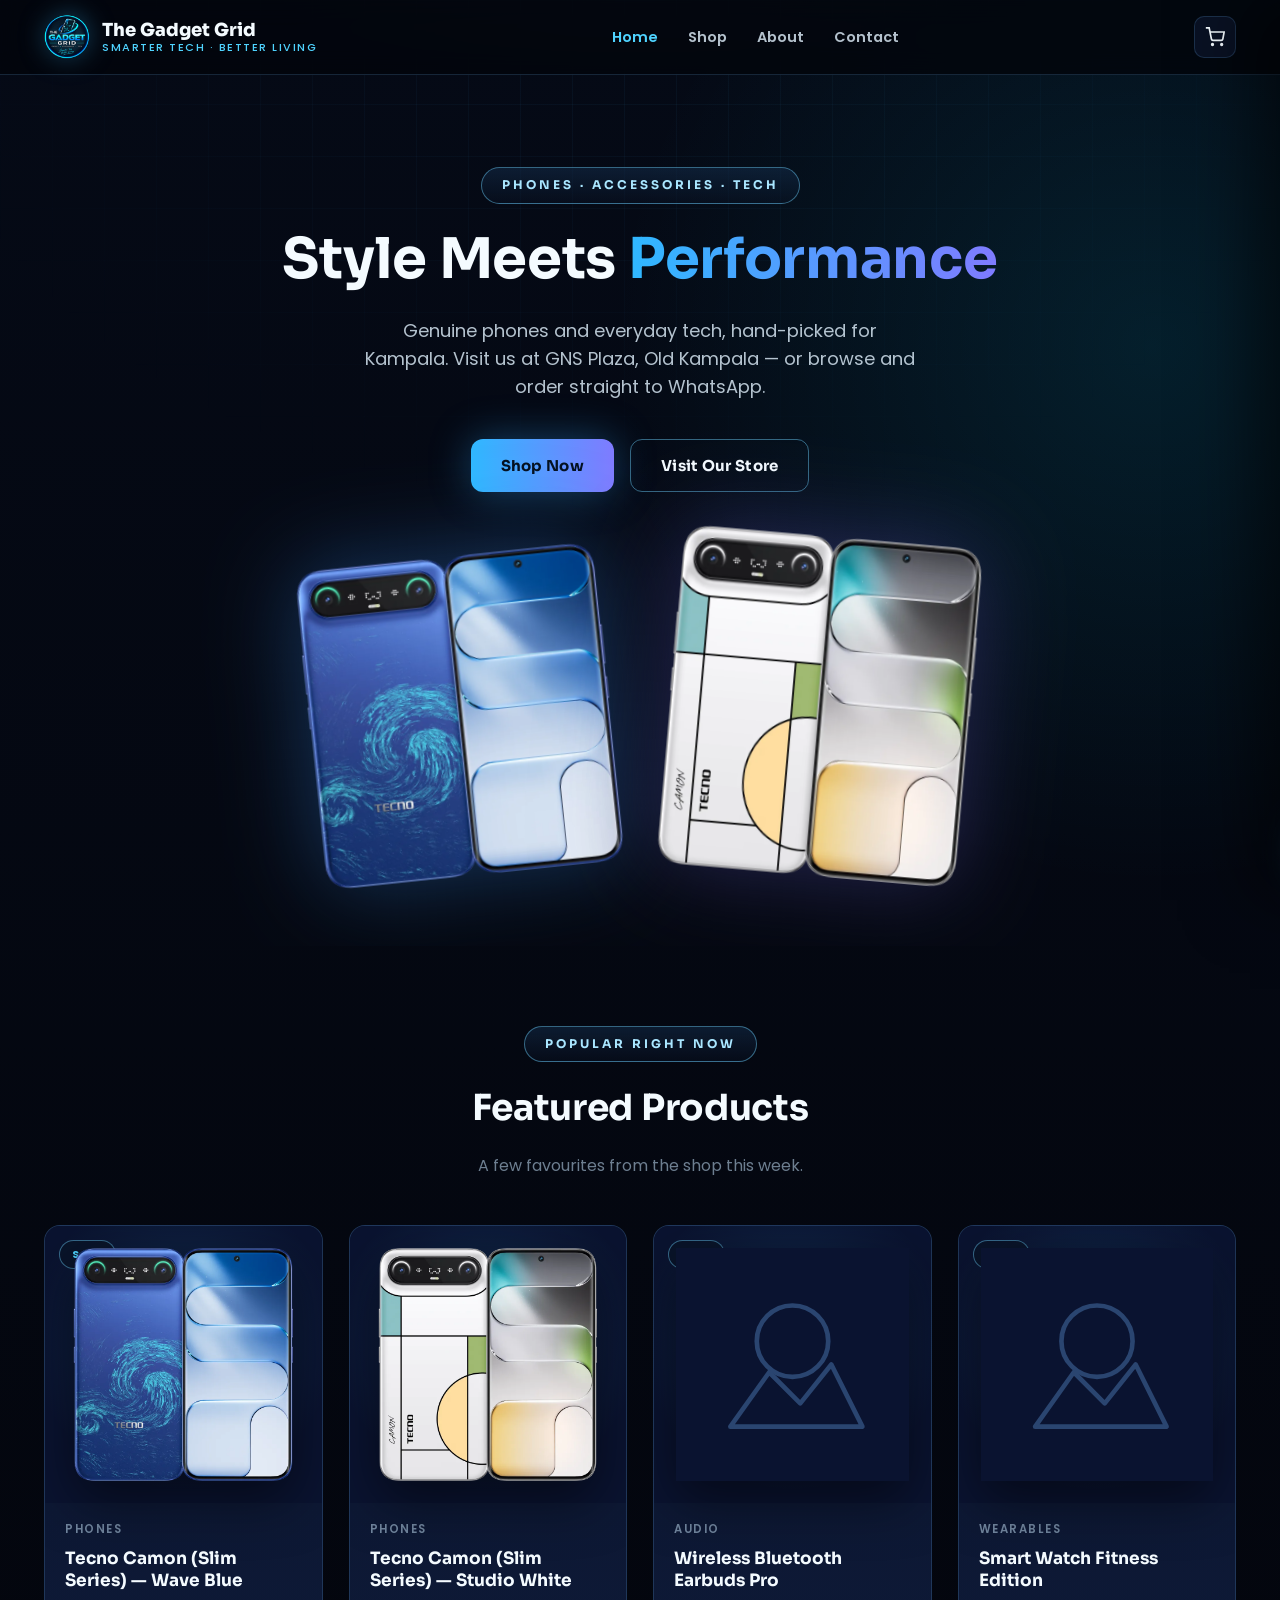
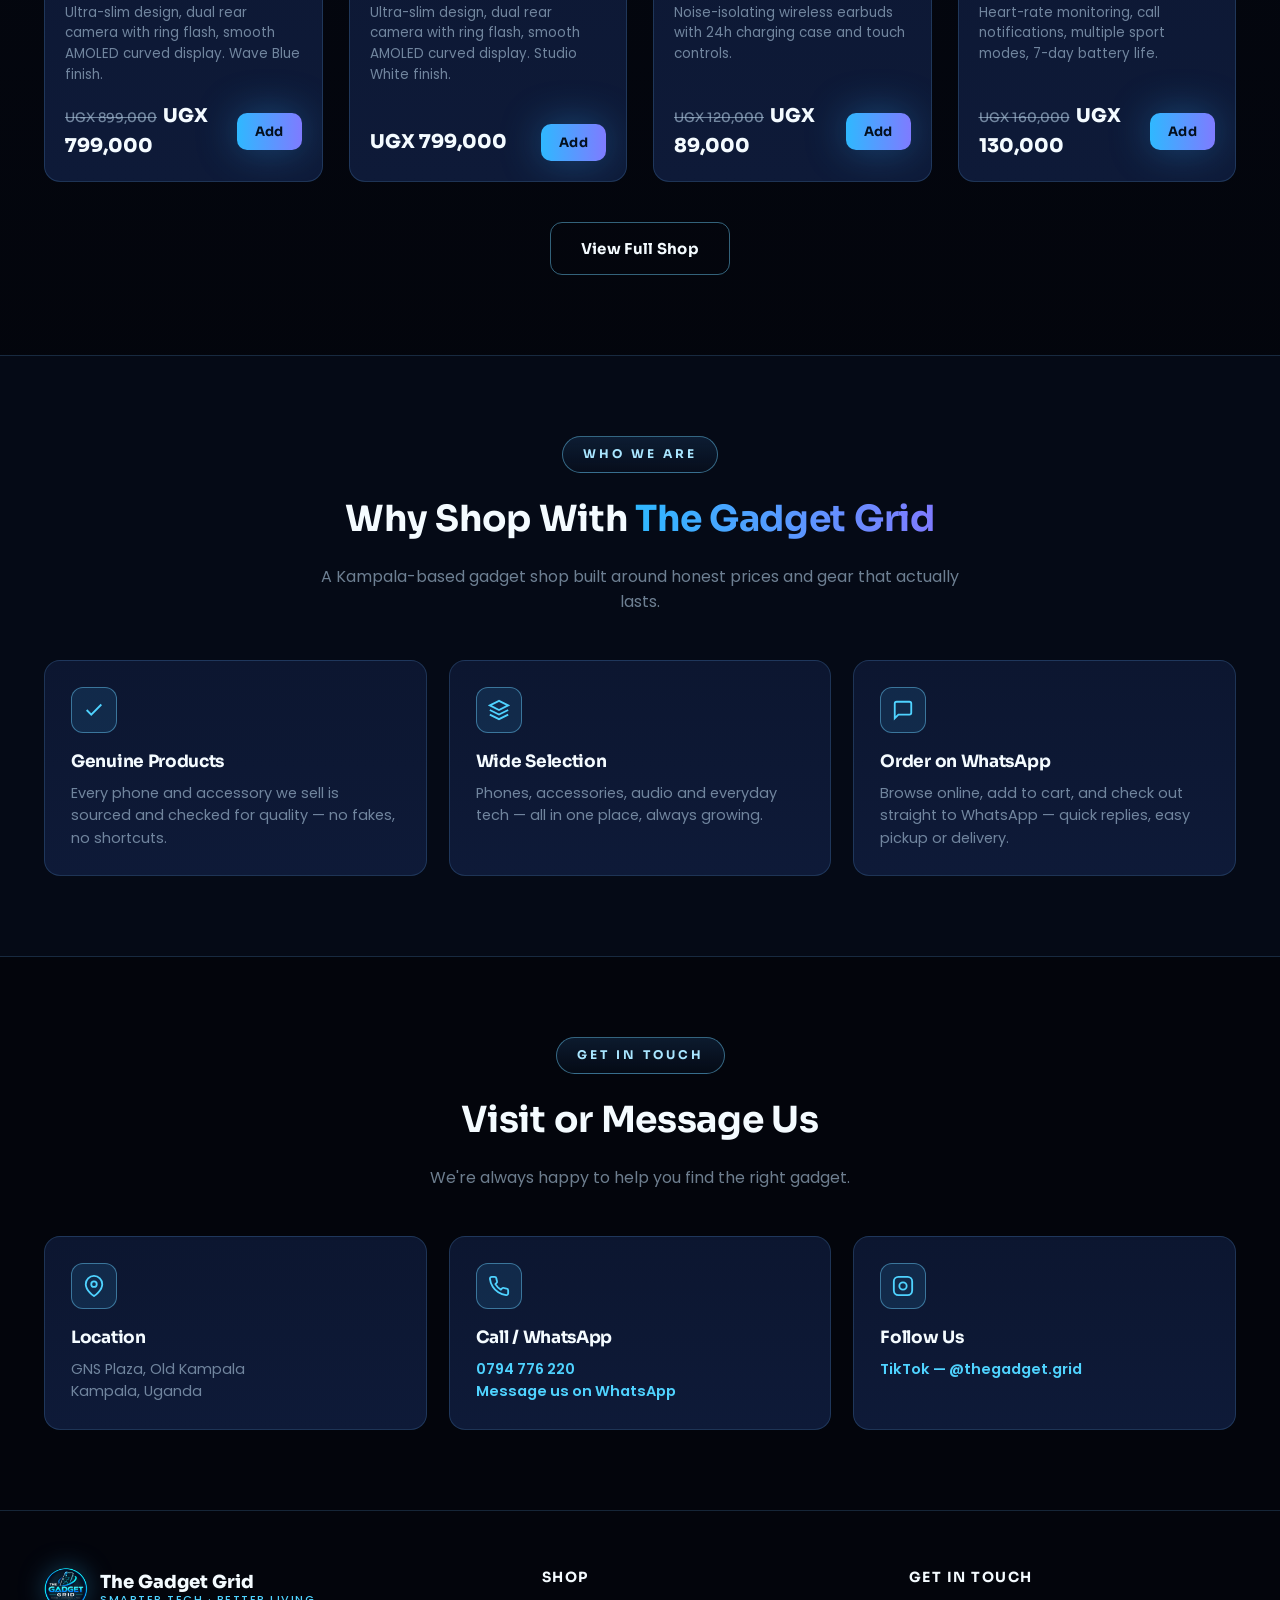
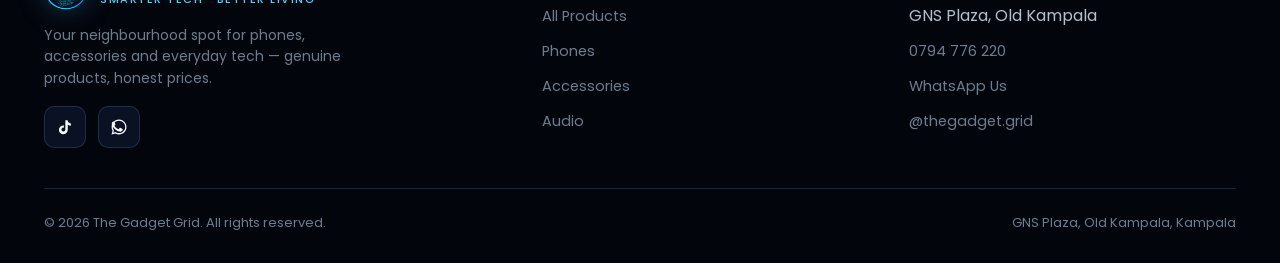
==== index.html @ 820ccf5f "Add files via upload" ====
<!DOCTYPE html>
<html lang="en">
<head>
<meta charset="UTF-8">
<meta name="viewport" content="width=device-width, initial-scale=1.0">
<title>The Gadget Grid — Phones, Accessories & Tech in Kampala</title>
<meta name="description" content="The Gadget Grid — smarter tech, better living. Phones, accessories and everyday tech at GNS Plaza, Old Kampala.">
<link rel="icon" href="assets/logo.png">
<link rel="stylesheet" href="css/style.css">
</head>
<body class="bg-grid">

<header class="site-header">
  <div class="nav">
    <a href="index.html" class="brand">
      <img src="assets/logo.png" alt="The Gadget Grid logo">
      <div class="brand-name">The Gadget Grid<small>Smarter Tech · Better Living</small></div>
    </a>
    <nav class="nav-links" id="navLinks">
      <a href="index.html" class="active">Home</a>
      <a href="shop.html">Shop</a>
      <a href="index.html#about">About</a>
      <a href="index.html#contact">Contact</a>
    </nav>
    <div class="nav-right">
      <button class="icon-btn" id="cartOpenBtn" aria-label="Open cart">
        <svg width="20" height="20" viewBox="0 0 24 24" fill="none" stroke="currentColor" stroke-width="2"><circle cx="9" cy="21" r="1"/><circle cx="20" cy="21" r="1"/><path d="M1 1h4l2.68 13.39a2 2 0 0 0 2 1.61h9.72a2 2 0 0 0 2-1.61L23 6H6"/></svg>
        <span class="cart-badge" style="display:none">0</span>
      </button>
      <button class="icon-btn nav-toggle" id="navToggle" aria-label="Menu">
        <svg width="20" height="20" viewBox="0 0 24 24" fill="none" stroke="currentColor" stroke-width="2"><line x1="3" y1="12" x2="21" y2="12"/><line x1="3" y1="6" x2="21" y2="6"/><line x1="3" y1="18" x2="21" y2="18"/></svg>
      </button>
    </div>
  </div>
</header>

<!-- HERO -->
<section class="hero">
  <div class="container">
    <span class="eyebrow">Phones · Accessories · Tech</span>
    <h1>Style Meets <span class="accent">Performance</span></h1>
    <p class="lead">Genuine phones and everyday tech, hand-picked for Kampala. Visit us at GNS Plaza, Old Kampala — or browse and order straight to WhatsApp.</p>
    <div class="hero-cta">
      <a href="shop.html" class="btn btn-primary">Shop Now</a>
      <a href="#contact" class="btn btn-outline">Visit Our Store</a>
    </div>
  </div>

  <div class="container">
    <div style="margin-top:64px; display:flex; justify-content:center; gap:40px; flex-wrap:wrap; position:relative;">
      <img src="assets/tecno-camon-blue.png" alt="Tecno Camon phone, Wave Blue" style="width:320px; filter:drop-shadow(0 0 45px rgba(60,150,255,0.35)) drop-shadow(0 30px 40px rgba(0,0,0,0.5)); transform:rotate(-6deg);">
      <img src="assets/tecno-camon-white.png" alt="Tecno Camon phone, Studio White" style="width:320px; filter:drop-shadow(0 0 45px rgba(120,120,255,0.3)) drop-shadow(0 30px 40px rgba(0,0,0,0.5)); transform:rotate(5deg); margin-top:-20px;">
    </div>
  </div>
</section>

<!-- FEATURED PRODUCTS -->
<section class="section" id="featured">
  <div class="container">
    <div class="section-head">
      <span class="eyebrow">Popular Right Now</span>
      <h2 style="margin-top:18px;">Featured Products</h2>
      <p>A few favourites from the shop this week.</p>
    </div>
    <div class="grid-products" id="featuredGrid">
      <div class="empty-state">Loading products…</div>
    </div>
    <div style="text-align:center; margin-top:40px;">
      <a href="shop.html" class="btn btn-outline">View Full Shop</a>
    </div>
  </div>
</section>

<!-- ABOUT -->
<section class="section" id="about" style="background:var(--bg-1); border-top:1px solid var(--border); border-bottom:1px solid var(--border);">
  <div class="container">
    <div class="section-head">
      <span class="eyebrow">Who We Are</span>
      <h2 style="margin-top:18px;">Why Shop With <span class="accent">The Gadget Grid</span></h2>
      <p>A Kampala-based gadget shop built around honest prices and gear that actually lasts.</p>
    </div>
    <div class="panel-grid">
      <div class="info-card">
        <div class="ic"><svg width="22" height="22" viewBox="0 0 24 24" fill="none" stroke="currentColor" stroke-width="2"><path d="M20 6L9 17l-5-5"/></svg></div>
        <h3>Genuine Products</h3>
        <p>Every phone and accessory we sell is sourced and checked for quality — no fakes, no shortcuts.</p>
      </div>
      <div class="info-card">
        <div class="ic"><svg width="22" height="22" viewBox="0 0 24 24" fill="none" stroke="currentColor" stroke-width="2"><path d="M12 2L2 7l10 5 10-5-10-5z"/><path d="M2 17l10 5 10-5"/><path d="M2 12l10 5 10-5"/></svg></div>
        <h3>Wide Selection</h3>
        <p>Phones, accessories, audio and everyday tech — all in one place, always growing.</p>
      </div>
      <div class="info-card">
        <div class="ic"><svg width="22" height="22" viewBox="0 0 24 24" fill="none" stroke="currentColor" stroke-width="2"><path d="M21 15a2 2 0 0 1-2 2H7l-4 4V5a2 2 0 0 1 2-2h14a2 2 0 0 1 2 2z"/></svg></div>
        <h3>Order on WhatsApp</h3>
        <p>Browse online, add to cart, and check out straight to WhatsApp — quick replies, easy pickup or delivery.</p>
      </div>
    </div>
  </div>
</section>

<!-- CONTACT -->
<section class="section" id="contact">
  <div class="container">
    <div class="section-head">
      <span class="eyebrow">Get In Touch</span>
      <h2 style="margin-top:18px;">Visit or Message Us</h2>
      <p>We're always happy to help you find the right gadget.</p>
    </div>
    <div class="panel-grid">
      <div class="info-card">
        <div class="ic"><svg width="22" height="22" viewBox="0 0 24 24" fill="none" stroke="currentColor" stroke-width="2"><path d="M21 10c0 7-9 13-9 13s-9-6-9-13a9 9 0 0 1 18 0z"/><circle cx="12" cy="10" r="3"/></svg></div>
        <h3>Location</h3>
        <p>GNS Plaza, Old Kampala<br>Kampala, Uganda</p>
      </div>
      <div class="info-card">
        <div class="ic"><svg width="22" height="22" viewBox="0 0 24 24" fill="none" stroke="currentColor" stroke-width="2"><path d="M22 16.92v3a2 2 0 0 1-2.18 2 19.79 19.79 0 0 1-8.63-3.07 19.5 19.5 0 0 1-6-6 19.79 19.79 0 0 1-3.07-8.67A2 2 0 0 1 4.11 2h3a2 2 0 0 1 2 1.72c.127.96.362 1.903.7 2.81a2 2 0 0 1-.45 2.11L8.09 9.91a16 16 0 0 0 6 6l1.27-1.27a2 2 0 0 1 2.11-.45c.907.338 1.85.573 2.81.7A2 2 0 0 1 22 16.92z"/></svg></div>
        <h3>Call / WhatsApp</h3>
        <p><a href="tel:0794776220">0794 776 220</a><br><a href="https://wa.me/256794776220" data-whatsapp-link target="_blank" rel="noopener">Message us on WhatsApp</a></p>
      </div>
      <div class="info-card">
        <div class="ic"><svg width="22" height="22" viewBox="0 0 24 24" fill="none" stroke="currentColor" stroke-width="2"><rect x="2" y="2" width="20" height="20" rx="5"/><circle cx="12" cy="12" r="4"/></svg></div>
        <h3>Follow Us</h3>
        <p><a href="https://www.tiktok.com/@thegadget.grid" target="_blank" rel="noopener">TikTok — @thegadget.grid</a></p>
      </div>
    </div>
  </div>
</section>

<footer class="site-footer">
  <div class="container">
    <div class="footer-grid">
      <div class="footer-brand">
        <div class="brand">
          <img src="assets/logo.png" alt="The Gadget Grid logo" style="width:44px;height:44px;">
          <div class="brand-name">The Gadget Grid<small>Smarter Tech · Better Living</small></div>
        </div>
        <p>Your neighbourhood spot for phones, accessories and everyday tech — genuine products, honest prices.</p>
        <div class="social-row">
          <a class="icon-btn" href="https://www.tiktok.com/@thegadget.grid" target="_blank" rel="noopener" aria-label="TikTok">
            <svg width="18" height="18" viewBox="0 0 24 24" fill="currentColor"><path d="M16.6 5.82s.51.5 0 0A4.278 4.278 0 0 1 15.54 3h-3.09v12.4a2.59 2.59 0 1 1-2.59-2.59c.27 0 .53.04.77.12V9.94a5.89 5.89 0 0 0-.77-.05A5.89 5.89 0 1 0 15.68 15.4V9.13a7.14 7.14 0 0 0 4.16 1.34V7.4a4.278 4.278 0 0 1-3.24-1.58z"/></svg>
          </a>
          <a class="icon-btn" href="https://wa.me/256794776220" target="_blank" rel="noopener" data-whatsapp-link aria-label="WhatsApp">
            <svg width="18" height="18" viewBox="0 0 24 24" fill="currentColor"><path d="M12.04 2C6.58 2 2.13 6.45 2.13 11.91c0 1.75.46 3.48 1.32 5L2 22l5.24-1.38a9.9 9.9 0 0 0 4.8 1.22h.01c5.46 0 9.9-4.45 9.9-9.91 0-2.65-1.03-5.14-2.9-7.01A9.87 9.87 0 0 0 12.04 2m0 1.67a8.23 8.23 0 0 1 8.23 8.24c0 4.54-3.7 8.23-8.24 8.23a8.2 8.2 0 0 1-4.19-1.15l-.3-.18-3.11.82.83-3.03-.2-.31a8.2 8.2 0 0 1-1.26-4.38c0-4.54 3.7-8.24 8.24-8.24m4.72 11.02c-.09-.15-.33-.24-.68-.42-.36-.18-2.1-1.04-2.42-1.16-.33-.12-.57-.18-.8.18-.24.36-.92 1.16-1.13 1.4-.21.24-.42.27-.77.09-.36-.18-1.5-.56-2.86-1.78-1.06-.94-1.77-2.11-1.98-2.47-.21-.36-.02-.55.16-.73.16-.16.36-.42.55-.63.18-.21.24-.36.36-.6.12-.24.06-.45-.03-.63-.09-.18-.8-1.94-1.1-2.66-.29-.7-.58-.6-.8-.61-.21-.01-.45-.01-.69-.01-.24 0-.63.09-.96.45-.33.36-1.26 1.23-1.26 3s1.29 3.48 1.47 3.72c.18.24 2.54 3.88 6.16 5.44.86.37 1.53.6 2.05.76.86.27 1.65.24 2.27.14.69-.1 2.1-.86 2.4-1.69.3-.83.3-1.54.21-1.69z"/></svg>
          </a>
        </div>
      </div>
      <div class="footer-col">
        <h4>Shop</h4>
        <ul>
          <li><a href="shop.html">All Products</a></li>
          <li><a href="shop.html?cat=Phones">Phones</a></li>
          <li><a href="shop.html?cat=Accessories">Accessories</a></li>
          <li><a href="shop.html?cat=Audio">Audio</a></li>
        </ul>
      </div>
      <div class="footer-col">
        <h4>Get In Touch</h4>
        <ul>
          <li>GNS Plaza, Old Kampala</li>
          <li><a href="tel:0794776220">0794 776 220</a></li>
          <li><a href="https://wa.me/256794776220" data-whatsapp-link>WhatsApp Us</a></li>
          <li><a href="https://www.tiktok.com/@thegadget.grid" target="_blank" rel="noopener">@thegadget.grid</a></li>
        </ul>
      </div>
    </div>
    <div class="footer-bottom">
      <span>&copy; <span id="year"></span> The Gadget Grid. All rights reserved.</span>
      <span>GNS Plaza, Old Kampala, Kampala</span>
    </div>
  </div>
</footer>

<div class="overlay" id="cartOverlay"></div>
<aside class="cart-drawer" id="cartDrawer">
  <div class="cart-head">
    <h3>Your Cart</h3>
    <button class="cart-close" id="cartCloseBtn">&times;</button>
  </div>
  <div class="cart-items" id="cartItems"></div>
  <div class="cart-foot">
    <div class="cart-total-row"><span>Total</span><span id="cartTotal">UGX 0</span></div>
    <a href="checkout.html" class="btn btn-primary btn-block">Checkout</a>
  </div>
</aside>
<div class="toast" id="toast"></div>

<script src="js/config.js"></script>
<script src="js/products.js"></script>
<script src="js/cart.js"></script>
<script src="js/ui.js"></script>
<script>
  async function renderFeatured() {
    const products = await loadProducts();
    registerProducts(products);
    const featured = products.filter(p => p.featured === "yes").slice(0, 4);
    const list = featured.length ? featured : products.slice(0, 4);
    const grid = document.getElementById("featuredGrid");
    grid.innerHTML = list.map(productCardHTML).join("");
  }

  renderFeatured();
</script>
</body>
</html>
---- css/style.css ----
/* ==========================================================================
   The Gadget Grid — Site Styles
   Theme: dark navy / neon blue-cyan, matches brand logo + poster
   ========================================================================== */

@import url('https://fonts.googleapis.com/css2?family=Poppins:wght@400;500;600;700;800&family=Sora:wght@600;700;800&display=swap');

:root{
  --bg-0:#03050c;
  --bg-1:#050a16;
  --bg-2:#0a1226;
  --panel:#0c1630;
  --panel-2:#0e1a38;
  --border:rgba(110,190,255,0.18);
  --border-strong:rgba(110,210,255,0.45);
  --text-0:#f4fbff;
  --text-1:rgba(220,235,248,0.82);
  --text-2:rgba(175,200,222,0.62);
  --cyan:#4fd3ff;
  --blue:#2fa8ff;
  --violet:#7f7bff;
  --grad: linear-gradient(90deg,#2fb8ff,#7f7bff);
  --shadow-glow: 0 0 40px rgba(50,170,255,0.35);
  --radius:16px;
  --maxw:1240px;
}

*,*::before,*::after{ box-sizing:border-box; }
html{ scroll-behavior:smooth; }
body{
  margin:0;
  background: var(--bg-0);
  color:var(--text-1);
  font-family:'Poppins',sans-serif;
  font-size:16px;
  line-height:1.55;
  -webkit-font-smoothing:antialiased;
}

img{ max-width:100%; display:block; }
a{ color:inherit; text-decoration:none; }
ul{ list-style:none; margin:0; padding:0; }
button{ font-family:inherit; cursor:pointer; }
input,select,textarea{ font-family:inherit; }

.container{ max-width:var(--maxw); margin:0 auto; padding:0 24px; }

h1,h2,h3,h4{
  font-family:'Sora',sans-serif;
  color:var(--text-0);
  margin:0 0 .5em;
  letter-spacing:-0.3px;
}

.accent{
  background: var(--grad);
  -webkit-background-clip:text;
  background-clip:text;
  color:transparent;
}

.eyebrow{
  display:inline-flex;
  align-items:center;
  gap:10px;
  padding:8px 20px;
  border-radius:999px;
  border:1px solid var(--border-strong);
  background: linear-gradient(180deg, rgba(20,45,75,0.55), rgba(10,20,40,0.35));
  color:#a9e6ff;
  font-family:'Sora',sans-serif;
  font-weight:700;
  font-size:12px;
  letter-spacing:3px;
  text-transform:uppercase;
}

/* backgrounds --------------------------------------------------------- */
.bg-grid{
  position:relative;
  background:
    radial-gradient(1100px 700px at 50% -10%, rgba(45,160,255,0.28), rgba(45,160,255,0) 60%),
    radial-gradient(900px 900px at 90% 10%, rgba(0,225,255,0.10), rgba(0,225,255,0) 60%),
    linear-gradient(180deg, var(--bg-1) 0%, var(--bg-0) 60%);
}
.bg-grid::before{
  content:"";
  position:absolute; inset:0;
  background-image:
    linear-gradient(rgba(80,190,255,0.06) 1px, transparent 1px),
    linear-gradient(90deg, rgba(80,190,255,0.06) 1px, transparent 1px);
  background-size:52px 52px;
  -webkit-mask-image: radial-gradient(1000px 700px at 50% 0%, #000 0%, transparent 75%);
  mask-image: radial-gradient(1000px 700px at 50% 0%, #000 0%, transparent 75%);
  pointer-events:none;
}

/* buttons --------------------------------------------------------------- */
.btn{
  display:inline-flex;
  align-items:center;
  justify-content:center;
  gap:10px;
  padding:14px 30px;
  border-radius:12px;
  font-family:'Sora',sans-serif;
  font-weight:700;
  font-size:15px;
  letter-spacing:.3px;
  border:none;
  transition:transform .15s ease, box-shadow .15s ease, opacity .15s ease;
}
.btn:active{ transform:translateY(1px); }
.btn-primary{
  background: var(--grad);
  color:#04101f;
  box-shadow: var(--shadow-glow);
}
.btn-primary:hover{ opacity:.92; box-shadow:0 0 55px rgba(60,180,255,0.5); }
.btn-outline{
  background:transparent;
  color:var(--text-0);
  border:1px solid var(--border-strong);
}
.btn-outline:hover{ background:rgba(80,190,255,0.08); }
.btn-block{ width:100%; }
.btn-sm{ padding:10px 18px; font-size:13px; border-radius:10px; }
.btn[disabled]{ opacity:.45; cursor:not-allowed; }

/* nav --------------------------------------------------------------- */
.site-header{
  position:sticky; top:0; z-index:100;
  background:rgba(3,5,12,0.82);
  backdrop-filter:blur(14px);
  border-bottom:1px solid var(--border);
}
.nav{
  display:flex; align-items:center; justify-content:space-between;
  padding:14px 24px;
  max-width:var(--maxw); margin:0 auto;
}
.brand{ display:flex; align-items:center; gap:12px; }
.brand img{ width:46px; height:46px; object-fit:contain; filter:drop-shadow(0 0 12px rgba(60,190,255,0.5)); }
.brand-name{ font-family:'Sora',sans-serif; font-weight:800; color:var(--text-0); font-size:18px; line-height:1.15; }
.brand-name small{ display:block; font-family:'Poppins',sans-serif; font-weight:500; font-size:11px; letter-spacing:1.5px; color:var(--cyan); text-transform:uppercase; }

.nav-links{ display:flex; align-items:center; gap:30px; }
.nav-links a{
  font-weight:600; font-size:14.5px; color:var(--text-1);
  position:relative; padding:6px 0;
}
.nav-links a:hover{ color:var(--text-0); }
.nav-links a.active{ color:var(--cyan); }

.nav-right{ display:flex; align-items:center; gap:14px; }

.icon-btn{
  position:relative;
  width:42px; height:42px;
  border-radius:10px;
  border:1px solid var(--border);
  background:rgba(15,25,50,0.6);
  display:flex; align-items:center; justify-content:center;
  color:var(--text-0);
}
.icon-btn:hover{ border-color:var(--border-strong); }
.cart-badge{
  position:absolute; top:-6px; right:-6px;
  min-width:20px; height:20px; padding:0 5px;
  border-radius:999px;
  background:var(--grad);
  color:#04101f;
  font-size:11px; font-weight:800;
  display:flex; align-items:center; justify-content:center;
}

.nav-toggle{ display:none; }

/* hero --------------------------------------------------------------- */
.hero{
  padding:92px 0 70px;
  text-align:center;
  position:relative;
  overflow:hidden;
}
.hero .eyebrow{ margin-bottom:26px; }
.hero h1{ font-size:56px; line-height:1.06; max-width:820px; margin-left:auto; margin-right:auto; }
.hero p.lead{ max-width:560px; margin:22px auto 0; font-size:18px; color:var(--text-1); }
.hero-cta{ display:flex; gap:16px; justify-content:center; margin-top:38px; flex-wrap:wrap; }

.hero-media{
  margin-top:56px;
  display:flex; justify-content:center;
}
.hero-media img{
  max-width:920px;
  width:100%;
  border-radius:22px;
  border:1px solid var(--border);
  box-shadow:0 30px 90px rgba(0,0,0,0.55), 0 0 60px rgba(50,150,255,0.18);
}

/* section shell --------------------------------------------------------------- */
.section{ padding:80px 0; }
.section-head{ text-align:center; max-width:640px; margin:0 auto 46px; }
.section-head h2{ font-size:36px; }
.section-head p{ color:var(--text-2); font-size:16px; margin-top:10px; }

/* product grid --------------------------------------------------------------- */
.grid-products{
  display:grid;
  grid-template-columns:repeat(auto-fill, minmax(250px,1fr));
  gap:26px;
}

.card{
  background:linear-gradient(180deg, var(--panel), var(--panel-2));
  border:1px solid var(--border);
  border-radius:var(--radius);
  overflow:hidden;
  display:flex; flex-direction:column;
  transition:transform .18s ease, border-color .18s ease, box-shadow .18s ease;
  position:relative;
}
.card:hover{
  transform:translateY(-6px);
  border-color:var(--border-strong);
  box-shadow:0 24px 50px rgba(0,0,0,0.45), 0 0 34px rgba(50,160,255,0.16);
}
.card-media{
  position:relative;
  aspect-ratio:1/1;
  display:flex; align-items:center; justify-content:center;
  background:
    radial-gradient(220px 220px at 50% 40%, rgba(60,180,255,0.16), rgba(60,180,255,0) 70%),
    #0a1330;
  padding:22px;
}
.card-media img{ max-height:100%; max-width:100%; object-fit:contain; filter:drop-shadow(0 18px 26px rgba(0,0,0,0.5)); }
.badge{
  position:absolute; top:14px; left:14px;
  padding:5px 12px;
  border-radius:999px;
  font-size:11px; font-weight:700; letter-spacing:1px; text-transform:uppercase;
  background:rgba(10,20,40,0.75);
  border:1px solid var(--border-strong);
  color:var(--cyan);
}
.badge.out{ color:#ff8f8f; border-color:rgba(255,120,120,0.45); }
.card-body{ padding:18px 20px 20px; display:flex; flex-direction:column; gap:10px; flex:1; }
.card-cat{ font-size:11.5px; letter-spacing:1.5px; text-transform:uppercase; color:var(--text-2); font-weight:600; }
.card-title{ font-family:'Sora',sans-serif; font-weight:700; color:var(--text-0); font-size:17px; line-height:1.3; }
.card-desc{ font-size:13.5px; color:var(--text-2); flex:1; }
.card-foot{ display:flex; align-items:center; justify-content:space-between; gap:10px; margin-top:6px; }
.price{ font-family:'Sora',sans-serif; font-weight:800; color:var(--text-0); font-size:19px; }
.price .old{ font-size:13px; font-weight:500; color:var(--text-2); text-decoration:line-through; margin-right:6px; }

/* shop controls --------------------------------------------------------------- */
.shop-toolbar{
  display:flex; flex-wrap:wrap; gap:14px; align-items:center; justify-content:space-between;
  margin-bottom:34px;
  padding:16px 20px;
  border:1px solid var(--border);
  border-radius:14px;
  background:rgba(12,20,45,0.5);
}
.search-box{
  display:flex; align-items:center; gap:10px;
  background:rgba(4,8,20,0.6);
  border:1px solid var(--border);
  border-radius:10px;
  padding:10px 14px;
  min-width:240px; flex:1;
}
.search-box input{
  background:transparent; border:none; outline:none; color:var(--text-0); width:100%; font-size:14px;
}
.search-box svg{ flex-shrink:0; color:var(--text-2); }

.filter-pills{ display:flex; gap:8px; flex-wrap:wrap; }
.pill{
  padding:9px 18px;
  border-radius:999px;
  border:1px solid var(--border);
  background:transparent;
  color:var(--text-1);
  font-size:13px; font-weight:600;
}
.pill.active{
  border-color:var(--border-strong);
  background:linear-gradient(180deg, rgba(50,170,255,0.22), rgba(120,120,255,0.12));
  color:var(--text-0);
}

.empty-state{ text-align:center; padding:70px 20px; color:var(--text-2); }

/* about / info panels --------------------------------------------------------------- */
.panel-grid{
  display:grid;
  grid-template-columns:repeat(auto-fit, minmax(240px,1fr));
  gap:22px;
}
.info-card{
  border:1px solid var(--border);
  border-radius:var(--radius);
  padding:26px;
  background:linear-gradient(180deg, var(--panel), var(--panel-2));
}
.info-card .ic{
  width:46px; height:46px; border-radius:12px;
  display:flex; align-items:center; justify-content:center;
  background:rgba(60,180,255,0.12);
  border:1px solid var(--border-strong);
  color:var(--cyan);
  margin-bottom:16px;
}
.info-card h3{ font-size:17px; margin-bottom:6px; }
.info-card p{ color:var(--text-2); font-size:14.5px; margin:0; }
.info-card a{ color:var(--cyan); font-weight:600; }

/* footer --------------------------------------------------------------- */
.site-footer{
  border-top:1px solid var(--border);
  background:var(--bg-0);
  padding:56px 0 30px;
}
.footer-grid{
  display:grid;
  grid-template-columns:1.4fr 1fr 1fr;
  gap:40px;
  margin-bottom:40px;
}
.footer-brand p{ color:var(--text-2); font-size:14px; max-width:320px; margin-top:14px; }
.footer-col h4{ font-size:14px; text-transform:uppercase; letter-spacing:1.5px; color:var(--text-0); margin-bottom:16px; }
.footer-col li{ margin-bottom:10px; }
.footer-col a{ color:var(--text-2); font-size:14.5px; }
.footer-col a:hover{ color:var(--cyan); }
.social-row{ display:flex; gap:12px; margin-top:16px; }
.footer-bottom{
  border-top:1px solid var(--border);
  padding-top:24px;
  display:flex; justify-content:space-between; flex-wrap:wrap; gap:10px;
  color:var(--text-2); font-size:13px;
}

/* cart drawer --------------------------------------------------------------- */
.overlay{
  position:fixed; inset:0; background:rgba(2,4,10,0.6);
  backdrop-filter:blur(2px);
  opacity:0; pointer-events:none; transition:opacity .25s ease;
  z-index:200;
}
.overlay.open{ opacity:1; pointer-events:auto; }

.cart-drawer{
  position:fixed; top:0; right:0; bottom:0;
  width:420px; max-width:92vw;
  background:var(--bg-1);
  border-left:1px solid var(--border);
  z-index:210;
  display:flex; flex-direction:column;
  transform:translateX(100%);
  transition:transform .28s ease;
  box-shadow:-30px 0 60px rgba(0,0,0,0.5);
}
.cart-drawer.open{ transform:translateX(0); }
.cart-head{
  display:flex; align-items:center; justify-content:space-between;
  padding:22px 24px; border-bottom:1px solid var(--border);
}
.cart-head h3{ margin:0; font-size:19px; }
.cart-close{ background:none; border:none; color:var(--text-1); font-size:22px; }
.cart-items{ flex:1; overflow-y:auto; padding:10px 24px; }
.cart-item{
  display:flex; gap:14px; padding:16px 0; border-bottom:1px solid var(--border);
}
.cart-item img{ width:64px; height:64px; object-fit:contain; background:#0a1330; border-radius:10px; padding:6px; border:1px solid var(--border); }
.cart-item-info{ flex:1; }
.cart-item-info .name{ font-weight:600; color:var(--text-0); font-size:14.5px; }
.cart-item-info .meta{ font-size:12.5px; color:var(--text-2); margin-top:2px; }
.qty-row{ display:flex; align-items:center; gap:10px; margin-top:8px; }
.qty-btn{
  width:26px; height:26px; border-radius:7px; border:1px solid var(--border);
  background:transparent; color:var(--text-0); font-weight:700; font-size:14px;
  display:flex; align-items:center; justify-content:center;
}
.qty-val{ font-size:13.5px; font-weight:700; min-width:16px; text-align:center; }
.remove-link{ font-size:12px; color:#ff9a9a; margin-left:auto; font-weight:600; }
.cart-foot{ padding:22px 24px; border-top:1px solid var(--border); }
.cart-total-row{ display:flex; justify-content:space-between; font-family:'Sora',sans-serif; font-weight:700; color:var(--text-0); font-size:17px; margin-bottom:16px; }

/* forms --------------------------------------------------------------- */
.field{ margin-bottom:18px; }
.field label{ display:block; font-size:13.5px; font-weight:600; color:var(--text-1); margin-bottom:8px; }
.field input, .field textarea, .field select{
  width:100%;
  background:rgba(4,8,20,0.6);
  border:1px solid var(--border);
  border-radius:10px;
  padding:13px 14px;
  color:var(--text-0);
  font-size:14.5px;
  outline:none;
}
.field input:focus, .field textarea:focus, .field select:focus{ border-color:var(--border-strong); }
.field-row{ display:grid; grid-template-columns:1fr 1fr; gap:16px; }

/* checkout page --------------------------------------------------------------- */
.checkout-grid{ display:grid; grid-template-columns:1.3fr 1fr; gap:40px; align-items:start; }
.summary-card{
  border:1px solid var(--border); border-radius:var(--radius);
  background:linear-gradient(180deg, var(--panel), var(--panel-2));
  padding:26px; position:sticky; top:100px;
}
.summary-line{ display:flex; justify-content:space-between; font-size:14.5px; color:var(--text-1); margin-bottom:12px; }
.summary-line.total{ font-family:'Sora',sans-serif; font-weight:800; color:var(--text-0); font-size:20px; border-top:1px solid var(--border); padding-top:16px; margin-top:6px; }

/* page hero (non-home) --------------------------------------------------------------- */
.page-hero{ padding:60px 0 40px; text-align:center; }
.page-hero h1{ font-size:42px; }
.breadcrumb{ color:var(--text-2); font-size:13.5px; margin-bottom:14px; }
.breadcrumb a{ color:var(--cyan); }

/* toast --------------------------------------------------------------- */
.toast{
  position:fixed; bottom:26px; left:50%; transform:translateX(-50%) translateY(20px);
  background:var(--panel-2); border:1px solid var(--border-strong);
  color:var(--text-0); padding:14px 22px; border-radius:12px;
  font-size:14px; font-weight:600;
  box-shadow:0 20px 40px rgba(0,0,0,0.5);
  z-index:300; opacity:0; pointer-events:none; transition:all .25s ease;
}
.toast.show{ opacity:1; transform:translateX(-50%) translateY(0); }

/* responsive --------------------------------------------------------------- */
@media (max-width:900px){
  .footer-grid{ grid-template-columns:1fr 1fr; }
  .checkout-grid{ grid-template-columns:1fr; }
  .summary-card{ position:static; }
}
@media (max-width:760px){
  .nav-links{
    position:fixed; top:73px; left:0; right:0;
    height:calc(100vh - 73px);
    background:var(--bg-1);
    flex-direction:column; align-items:flex-start; gap:0;
    padding:10px 24px 30px;
    transform:translateY(-120%); transition:transform .25s ease;
    z-index:99; border-top:1px solid var(--border);
    overflow-y:auto;
    pointer-events:none;
  }
  .nav-links.open{ transform:translateY(0); pointer-events:auto; }
  .nav-links a{ width:100%; padding:16px 0; border-bottom:1px solid var(--border); }
  .nav-toggle{ display:flex; }
  .hero h1{ font-size:36px; }
  .hero p.lead{ font-size:16px; }
  .section{ padding:56px 0; }
  .footer-grid{ grid-template-columns:1fr; gap:30px; }
  .field-row{ grid-template-columns:1fr; }
}
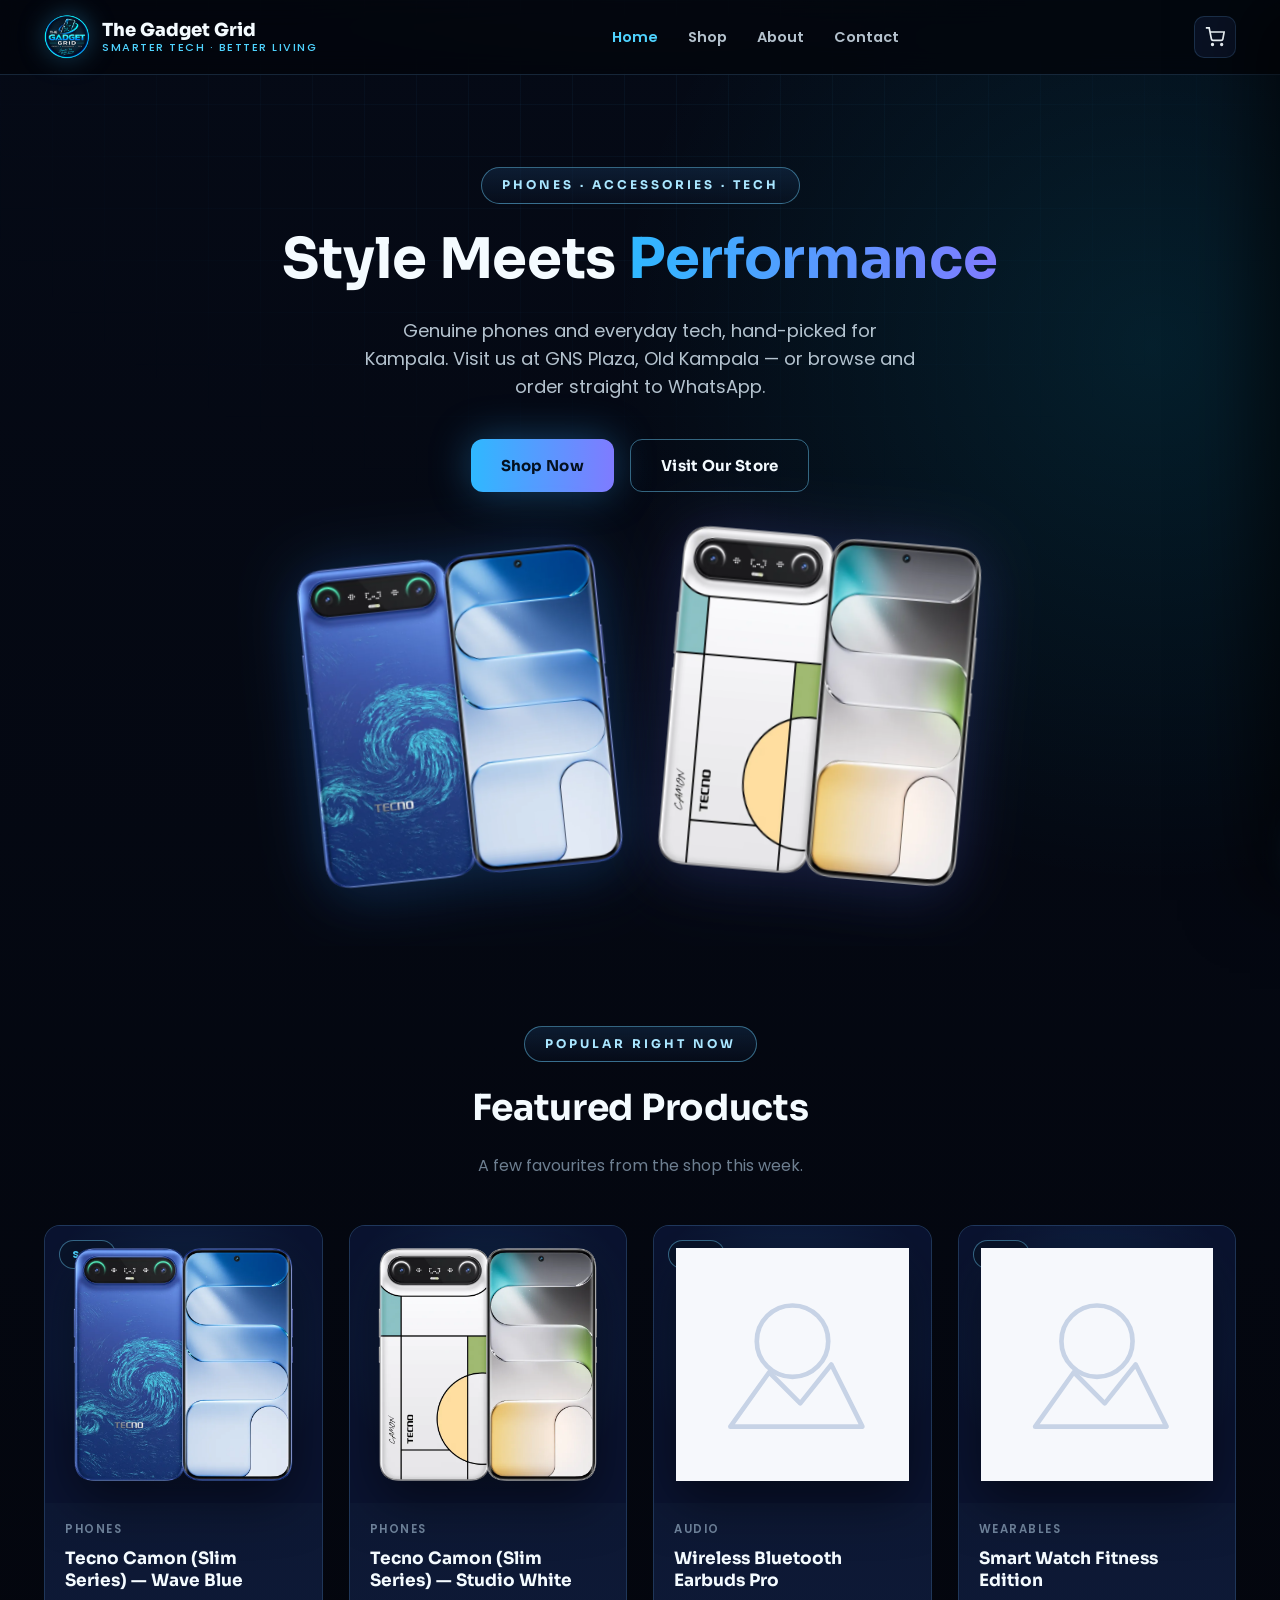
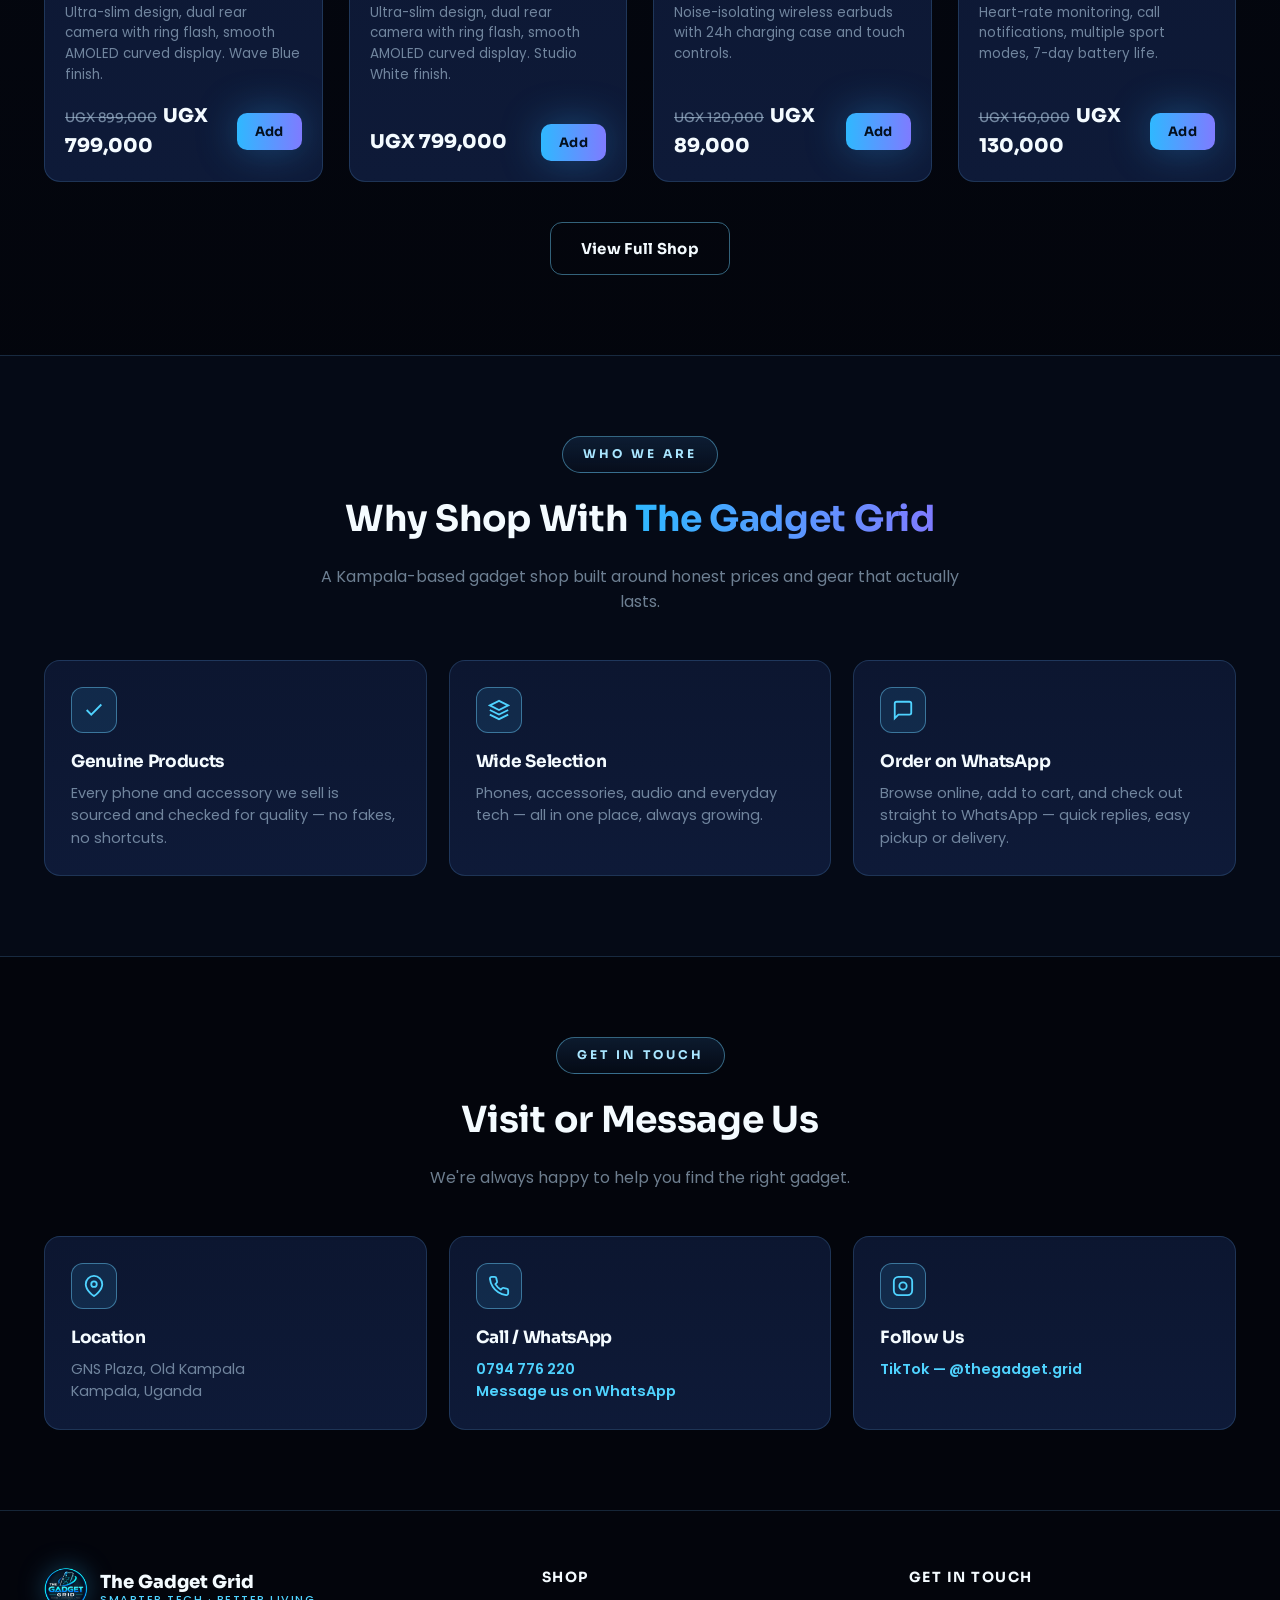
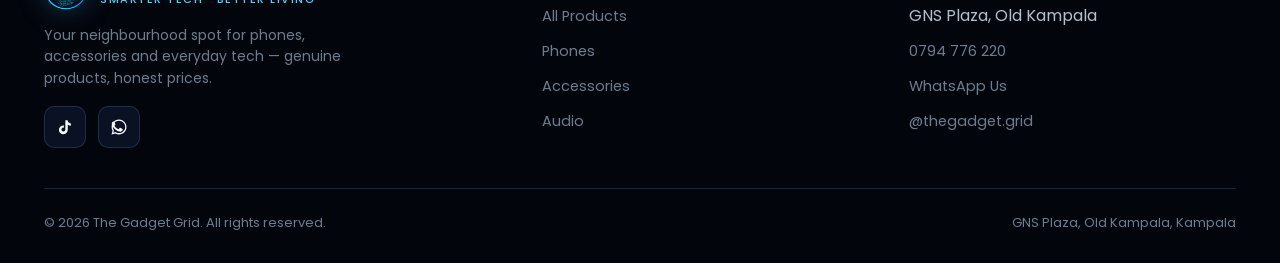
==== commit ea71b9fd: "Add files via upload" ====
--- a/index.html
+++ b/index.html
@@ -48,8 +48,8 @@
 
   <div class="container">
     <div style="margin-top:64px; display:flex; justify-content:center; gap:40px; flex-wrap:wrap; position:relative;">
-      <img src="assets/tecno-camon-blue.png" alt="Tecno Camon phone, Wave Blue" style="width:320px; filter:drop-shadow(0 0 45px rgba(60,150,255,0.35)) drop-shadow(0 30px 40px rgba(0,0,0,0.5)); transform:rotate(-6deg);">
-      <img src="assets/tecno-camon-white.png" alt="Tecno Camon phone, Studio White" style="width:320px; filter:drop-shadow(0 0 45px rgba(120,120,255,0.3)) drop-shadow(0 30px 40px rgba(0,0,0,0.5)); transform:rotate(5deg); margin-top:-20px;">
+      <img src="assets/tecno-camon-blue.png" alt="Tecno Camon phone, Wave Blue" style="width:320px; filter:drop-shadow(0 0 30px rgba(47,150,255,0.22)) drop-shadow(0 24px 30px rgba(20,40,80,0.22)); transform:rotate(-6deg);">
+      <img src="assets/tecno-camon-white.png" alt="Tecno Camon phone, Studio White" style="width:320px; filter:drop-shadow(0 0 30px rgba(127,123,255,0.18)) drop-shadow(0 24px 30px rgba(20,40,80,0.22)); transform:rotate(5deg); margin-top:-20px;">
     </div>
   </div>
 </section>
